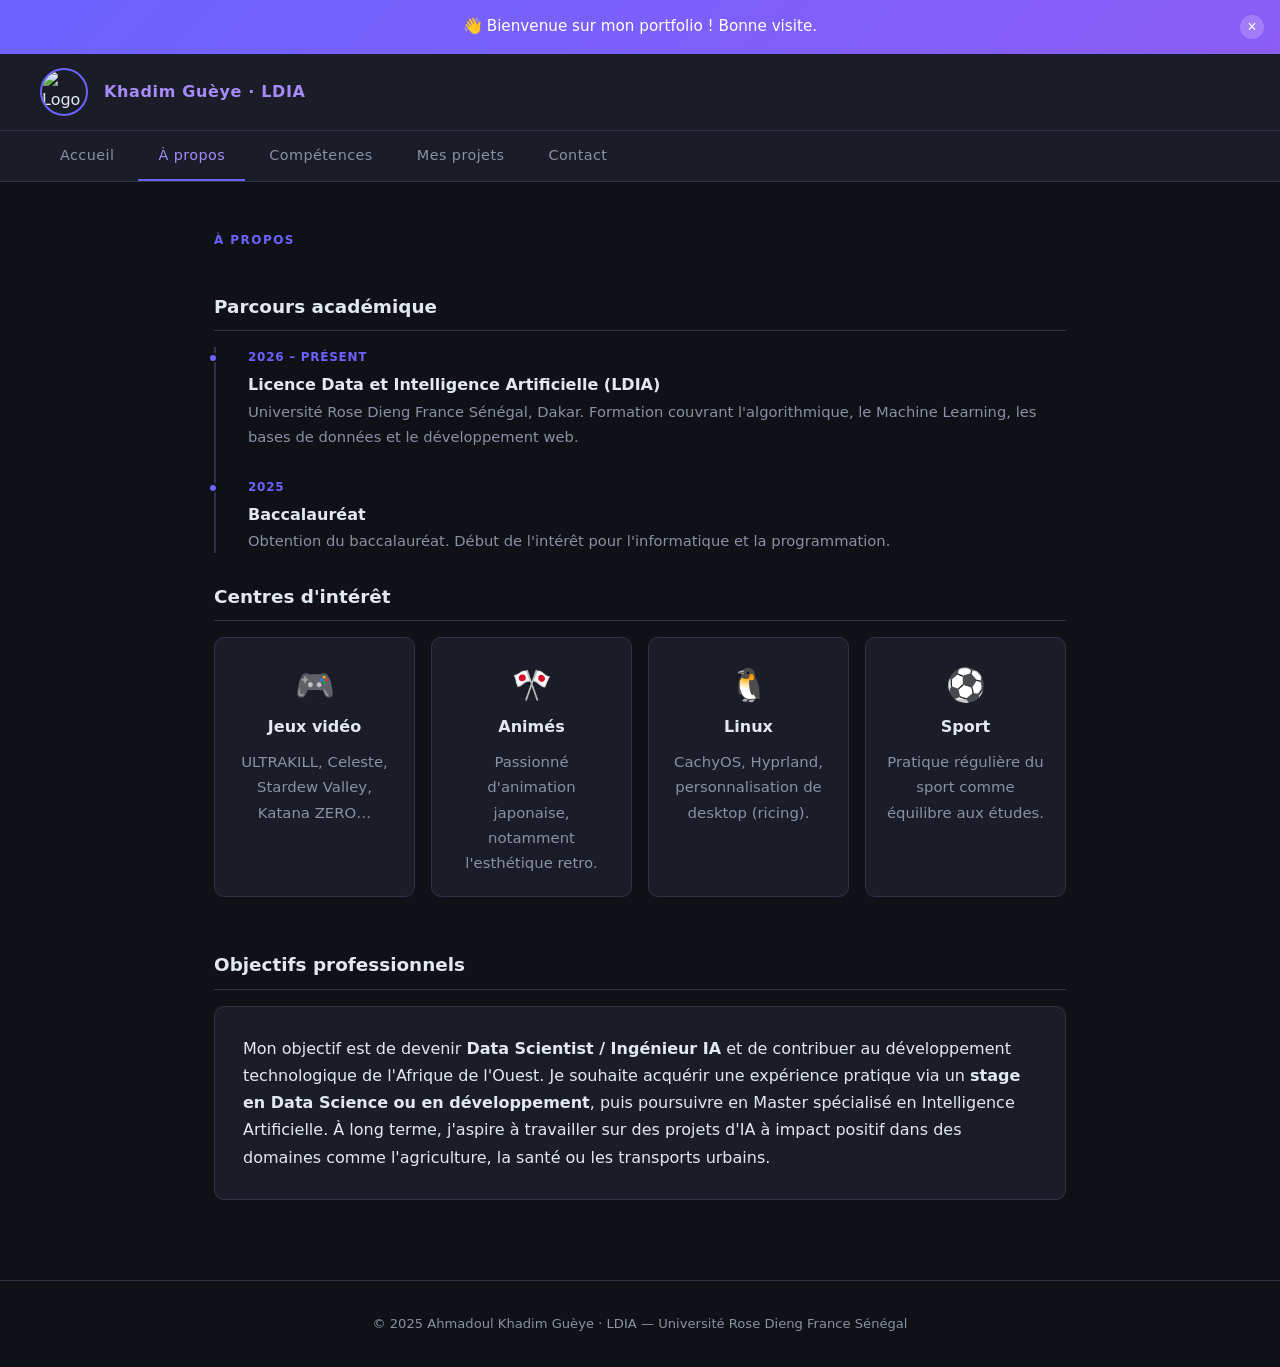
==== apropos.html @ 45593d7a "Portfolio" ====
<!DOCTYPE html>
<html lang="fr">
<head>
  <meta charset="UTF-8" />
  <meta name="viewport" content="width=device-width, initial-scale=1.0"/>
  <title>À propos — Khadim Guèye</title>
  <link rel="stylesheet" href="css/style.css"/>
</head>
<body>

  <div id="welcome-banner">
    👋 Bienvenue sur mon portfolio ! Bonne visite.
    <button class="close-btn" id="close-banner">×</button>
  </div>

  <header>
    <img src="https://media.licdn.com/dms/image/v2/D4E0BAQH__4XkuSqRZA/company-logo_200_200/company-logo_200_200/0/1711714375397/campus_franco_sngalais_logo?e=2147483647&v=beta&t=eXFE8LnIj4N0o_kCzlevlXfT1Qt3oB-_aqcLISq0W1o" alt="Logo URDFS"/>
    <span class="site-name">Khadim Guèye · LDIA</span>
  </header>

  <nav>
    <ul>
      <li><a href="index.html">Accueil</a></li>
      <li><a href="apropos.html">À propos</a></li>
      <li><a href="competences.html">Compétences</a></li>
      <li><a href="projets.html">Mes projets</a></li>
      <li><a href="contact.html">Contact</a></li>
    </ul>
  </nav>

  <main>
    <p class="titredepage">À propos</p>

    <h2>Parcours académique</h2>
    <div class="timeline">
      <div class="timeline-item">
        <div class="year">2026 – Présent</div>
        <strong>Licence Data et Intelligence Artificielle (LDIA)</strong>
        <p>Université Rose Dieng France Sénégal, Dakar. Formation couvrant l'algorithmique,
        le Machine Learning, les bases de données et le développement web.</p>
      </div>
      <div class="timeline-item">
        <div class="year">2025</div>
        <strong>Baccalauréat</strong>
        <p>Obtention du baccalauréat. Début de l'intérêt pour l'informatique
        et la programmation.</p>
      </div>
    </div>

    <h2>Centres d'intérêt</h2>
    <div style="display: grid; grid-template-columns: repeat(auto-fit, minmax(180px, 1fr)); gap: 16px; margin-bottom: 32px;">
      <div class="card" style="text-align:center; padding: 20px;">
        <div style="font-size: 2rem;">🎮</div>
        <strong>Jeux vidéo</strong>
        <p class="description">ULTRAKILL, Celeste, Stardew Valley, Katana ZERO…</p>
      </div>
      <div class="card" style="text-align:center; padding: 20px;">
        <div style="font-size: 2rem;">🎌</div>
        <strong>Animés</strong>
        <p class="description">Passionné d'animation japonaise, notamment l'esthétique retro.</p>
      </div>
      <div class="card" style="text-align:center; padding: 20px;">
        <div style="font-size: 2rem;">🐧</div>
        <strong>Linux</strong>
        <p class="description">CachyOS, Hyprland, personnalisation de desktop (ricing).</p>
      </div>
      <div class="card" style="text-align:center; padding: 20px;">
        <div style="font-size: 2rem;">⚽</div>
        <strong>Sport</strong>
        <p class="description">Pratique régulière du sport comme équilibre aux études.</p>
      </div>
    </div>

    <h2>Objectifs professionnels</h2>
    <div class="card">
      <p>
        Mon objectif est de devenir <strong>Data Scientist / Ingénieur IA</strong> et de contribuer
        au développement technologique de l'Afrique de l'Ouest. Je souhaite acquérir une
        expérience pratique via un <strong>stage en Data Science ou en développement</strong>,
        puis poursuivre en Master spécialisé en Intelligence Artificielle.
        À long terme, j'aspire à travailler sur des projets d'IA à impact positif dans
        des domaines comme l'agriculture, la santé ou les transports urbains.
      </p>
    </div>

  </main>

  <footer>
    © 2025 Ahmadoul Khadim Guèye · LDIA — Université Rose Dieng France Sénégal
  </footer>

  <script src="js/script.js"></script>
</body>
</html>
---- css/style.css ----
/* =============================================
   PORTFOLIO — Ahmadoul Khadim Guèye
   Design : sombre/tech avec accent violet-bleu
   ============================================= */

/* ---------- Reset & Variables ---------- */
*, *::before, *::after {
  box-sizing: border-box;
  margin: 0;
  padding: 0;
}

:root {
  --bg:        #0f1117;
  --surface:   #1a1d27;
  --surface2:  #22263a;
  --accent:    #6c63ff;
  --accent2:   #a78bfa;
  --text:      #e2e8f0;
  --muted:     #8892a4;
  --border:    #2e3347;
  --radius:    10px;
  --transition: 0.25s ease;
  --font-main: 'Segoe UI', system-ui, sans-serif;
}

html { scroll-behavior: smooth; }

body {
  background-color: var(--bg);
  color: var(--text);
  font-family: var(--font-main);
  font-size: 1rem;
  line-height: 1.7;
  width: 100%;
  min-height: 100vh;
}

/* ---------- Liens ---------- */
a {
  color: var(--accent2);
  text-decoration: none;
  transition: color var(--transition);
}
a:hover { color: #fff; }

/* =============================================
   HEADER
   ============================================= */
header {
  background: var(--surface);
  border-bottom: 1px solid var(--border);
  padding: 14px 40px;
  display: flex;
  align-items: center;
  gap: 16px;
  position: sticky;
  top: 0;
  z-index: 100;
}

header img {
  width: 48px;
  height: 48px;
  border-radius: 50%;
  border: 2px solid var(--accent);
  object-fit: cover;
}

header .site-name {
  font-size: 1rem;
  font-weight: 600;
  color: var(--accent2);
  letter-spacing: 0.04em;
}

/* =============================================
   NAV
   ============================================= */
nav {
  background: var(--surface);
  border-bottom: 1px solid var(--border);
  padding: 0 40px;
}

nav ul {
  list-style: none;
  display: flex;
  gap: 4px;
  flex-wrap: wrap;
}

nav ul li a {
  display: inline-block;
  padding: 12px 20px;
  color: var(--muted);
  font-size: 0.9rem;
  font-weight: 500;
  letter-spacing: 0.03em;
  border-bottom: 2px solid transparent;
  transition: color var(--transition), border-color var(--transition);
}

nav ul li a:hover,
nav ul li a.active {
  color: var(--accent2);
  border-bottom-color: var(--accent);
}

/* =============================================
   MESSAGE DE BIENVENUE (JS Fonction 1)
   ============================================= */
#welcome-banner {
  display: none;
  background: linear-gradient(135deg, var(--accent) 0%, #8b5cf6 100%);
  color: #fff;
  text-align: center;
  padding: 14px 24px;
  font-size: 0.95rem;
  font-weight: 500;
  position: relative;
  animation: slideDown 0.4s ease;
}

@keyframes slideDown {
  from { transform: translateY(-100%); opacity: 0; }
  to   { transform: translateY(0);     opacity: 1; }
}

#welcome-banner .close-btn {
  position: absolute;
  right: 16px;
  top: 50%;
  transform: translateY(-50%);
  background: rgba(255,255,255,0.2);
  border: none;
  color: #fff;
  width: 24px;
  height: 24px;
  border-radius: 50%;
  cursor: pointer;
  font-size: 1rem;
  line-height: 24px;
  text-align: center;
  transition: background var(--transition);
}
#welcome-banner .close-btn:hover { background: rgba(255,255,255,0.35); }

/* =============================================
   MAIN CONTAINER
   ============================================= */
main, .page-content {
  max-width: 900px;
  margin: 48px auto;
  padding: 0 24px;
}

/* =============================================
   TITRE DE PAGE
   ============================================= */
.titredepage {
  font-size: 0.75rem;
  font-weight: 700;
  letter-spacing: 0.12em;
  text-transform: uppercase;
  color: var(--accent);
  border: none;
  margin-bottom: 40px;
}

/* =============================================
   INDEX — Bloc présentation
   ============================================= */
#block1 {
  display: flex;
  align-items: center;
  gap: 40px;
  background: var(--surface);
  border: 1px solid var(--border);
  border-radius: var(--radius);
  padding: 36px;
  margin-bottom: 48px;
}

#profile {
  width: 130px;
  height: 130px;
  border-radius: 50%;
  border: 3px solid var(--accent);
  object-fit: cover;
  flex-shrink: 0;
}

#index {
  font-size: 1rem;
  color: var(--text);
  line-height: 1.8;
}

#index b { color: var(--accent2); }

/* ---------- Titres de sections ---------- */
h2 {
  font-size: 1.15rem;
  font-weight: 600;
  color: var(--text);
  margin-bottom: 16px;
  padding-bottom: 8px;
  border-bottom: 1px solid var(--border);
}

h3 {
  font-size: 1rem;
  color: var(--accent2);
  margin: 32px 0 12px;
}

/* ---------- Listes ---------- */
ul[type], ol {
  padding-left: 24px;
  color: var(--muted);
  margin-bottom: 24px;
}

ul[type] li, ol li {
  margin-bottom: 6px;
}

/* ---------- Definition list (infos étudiant) ---------- */
dl {
  background: var(--surface);
  border: 1px solid var(--border);
  border-radius: var(--radius);
  padding: 24px;
  display: grid;
  grid-template-columns: 140px 1fr;
  gap: 10px 16px;
  margin-bottom: 32px;
}

dt {
  font-size: 0.8rem;
  font-weight: 600;
  text-transform: uppercase;
  letter-spacing: 0.06em;
  color: var(--accent);
}

dd {
  color: var(--text);
  font-size: 0.95rem;
}

/* =============================================
   CARDS (réutilisable : projets, parcours…)
   ============================================= */
.card {
  background: var(--surface);
  border: 1px solid var(--border);
  border-radius: var(--radius);
  padding: 28px;
  margin-bottom: 20px;
  transition: border-color var(--transition), transform var(--transition);
}

.card:hover {
  border-color: var(--accent);
  transform: translateY(-2px);
}

.card h3 {
  margin-top: 0;
  color: var(--text);
  font-size: 1.05rem;
}

.card .tags {
  display: flex;
  flex-wrap: wrap;
  gap: 8px;
  margin-top: 12px;
}

.card .tag {
  background: var(--surface2);
  color: var(--accent2);
  border: 1px solid var(--border);
  border-radius: 20px;
  padding: 3px 12px;
  font-size: 0.78rem;
  font-weight: 500;
}

.card .description {
  color: var(--muted);
  font-size: 0.93rem;
  margin-top: 10px;
}

/* ---------- Bouton "Voir plus" (Fonction 2 JS) ---------- */
.card .extra-info {
  display: none;
  margin-top: 16px;
  padding-top: 16px;
  border-top: 1px solid var(--border);
  color: var(--muted);
  font-size: 0.9rem;
}

.card .extra-info.visible {
  display: block;
  animation: fadeIn 0.3s ease;
}

.card img.projet-img {
  width: 100%;
  max-height: 200px;
  object-fit: cover;
  border-radius: 6px;
  margin-top: 14px;
}

/* =============================================
   BOUTONS
   ============================================= */
.btn {
  display: inline-block;
  padding: 10px 22px;
  border-radius: 8px;
  font-size: 0.88rem;
  font-weight: 600;
  cursor: pointer;
  border: none;
  transition: background var(--transition), transform var(--transition);
}

.btn-primary {
  background: var(--accent);
  color: #fff;
}
.btn-primary:hover {
  background: #5a52e0;
  transform: translateY(-1px);
}

.btn-ghost {
  background: transparent;
  color: var(--accent2);
  border: 1px solid var(--border);
}
.btn-ghost:hover {
  border-color: var(--accent);
  background: var(--surface2);
}

/* =============================================
   COMPÉTENCES — barres de progression
   ============================================= */
.skill-item {
  margin-bottom: 20px;
}

.skill-item .skill-header {
  display: flex;
  justify-content: space-between;
  align-items: center;
  margin-bottom: 6px;
}

.skill-item .skill-name {
  font-size: 0.9rem;
  font-weight: 600;
  color: var(--text);
}

.skill-item .skill-pct {
  font-size: 0.8rem;
  color: var(--accent2);
}

.skill-bar {
  width: 100%;
  height: 6px;
  background: var(--surface2);
  border-radius: 3px;
  overflow: hidden;
}

.skill-fill {
  height: 100%;
  background: linear-gradient(90deg, var(--accent), var(--accent2));
  border-radius: 3px;
  width: 0%;
  transition: width 0.8s ease;
}

.skill-details {
  display: none;
  margin-top: 8px;
  font-size: 0.83rem;
  color: var(--muted);
  padding-left: 4px;
}
.skill-details.visible {
  display: block;
  animation: fadeIn 0.3s ease;
}

/* =============================================
   À PROPOS — timeline parcours
   ============================================= */
.timeline {
  position: relative;
  padding-left: 32px;
  border-left: 2px solid var(--border);
}

.timeline-item {
  position: relative;
  margin-bottom: 28px;
}

.timeline-item::before {
  content: '';
  position: absolute;
  left: -40px;
  top: 6px;
  width: 10px;
  height: 10px;
  border-radius: 50%;
  background: var(--accent);
  border: 2px solid var(--bg);
}

.timeline-item .year {
  font-size: 0.75rem;
  color: var(--accent);
  font-weight: 700;
  letter-spacing: 0.06em;
  text-transform: uppercase;
  margin-bottom: 4px;
}

.timeline-item p {
  color: var(--muted);
  font-size: 0.92rem;
}

/* =============================================
   FORMULAIRE CONTACT
   ============================================= */
.form-group {
  margin-bottom: 20px;
}

.form-group label {
  display: block;
  font-size: 0.82rem;
  font-weight: 600;
  color: var(--muted);
  text-transform: uppercase;
  letter-spacing: 0.05em;
  margin-bottom: 8px;
}

.form-group input,
.form-group textarea,
.form-group select {
  width: 100%;
  background: var(--surface);
  border: 1px solid var(--border);
  border-radius: var(--radius);
  color: var(--text);
  font-family: var(--font-main);
  font-size: 0.95rem;
  padding: 12px 16px;
  outline: none;
  transition: border-color var(--transition);
}

.form-group input:focus,
.form-group textarea:focus {
  border-color: var(--accent);
}

.form-group textarea {
  resize: vertical;
  min-height: 130px;
}

/* Messages d'erreur / succès (Fonction 3 JS) */
.field-error {
  font-size: 0.8rem;
  color: #f87171;
  margin-top: 6px;
  display: none;
}

.field-error.visible { display: block; }

.form-feedback {
  display: none;
  padding: 16px 20px;
  border-radius: var(--radius);
  font-size: 0.9rem;
  margin-top: 20px;
  font-weight: 500;
}

.form-feedback.success {
  display: block;
  background: rgba(52, 211, 153, 0.1);
  border: 1px solid #34d399;
  color: #34d399;
}

.form-feedback.error {
  display: block;
  background: rgba(248, 113, 113, 0.1);
  border: 1px solid #f87171;
  color: #f87171;
}

/* =============================================
   FOOTER
   ============================================= */
footer {
  text-align: center;
  padding: 32px 24px;
  border-top: 1px solid var(--border);
  color: var(--muted);
  font-size: 0.82rem;
  margin-top: 80px;
}

/* =============================================
   ANIMATIONS UTILITAIRES
   ============================================= */
@keyframes fadeIn {
  from { opacity: 0; transform: translateY(6px); }
  to   { opacity: 1; transform: translateY(0); }
}

/* =============================================
   RESPONSIVE
   ============================================= */
@media (max-width: 640px) {
  header { padding: 12px 20px; }
  nav { padding: 0 16px; }
  nav ul li a { padding: 10px 12px; font-size: 0.82rem; }
  main, .page-content { margin: 28px auto; padding: 0 16px; }
  #block1 { flex-direction: column; text-align: center; gap: 20px; }
  dl { grid-template-columns: 1fr; }
  .card { padding: 20px; }
}
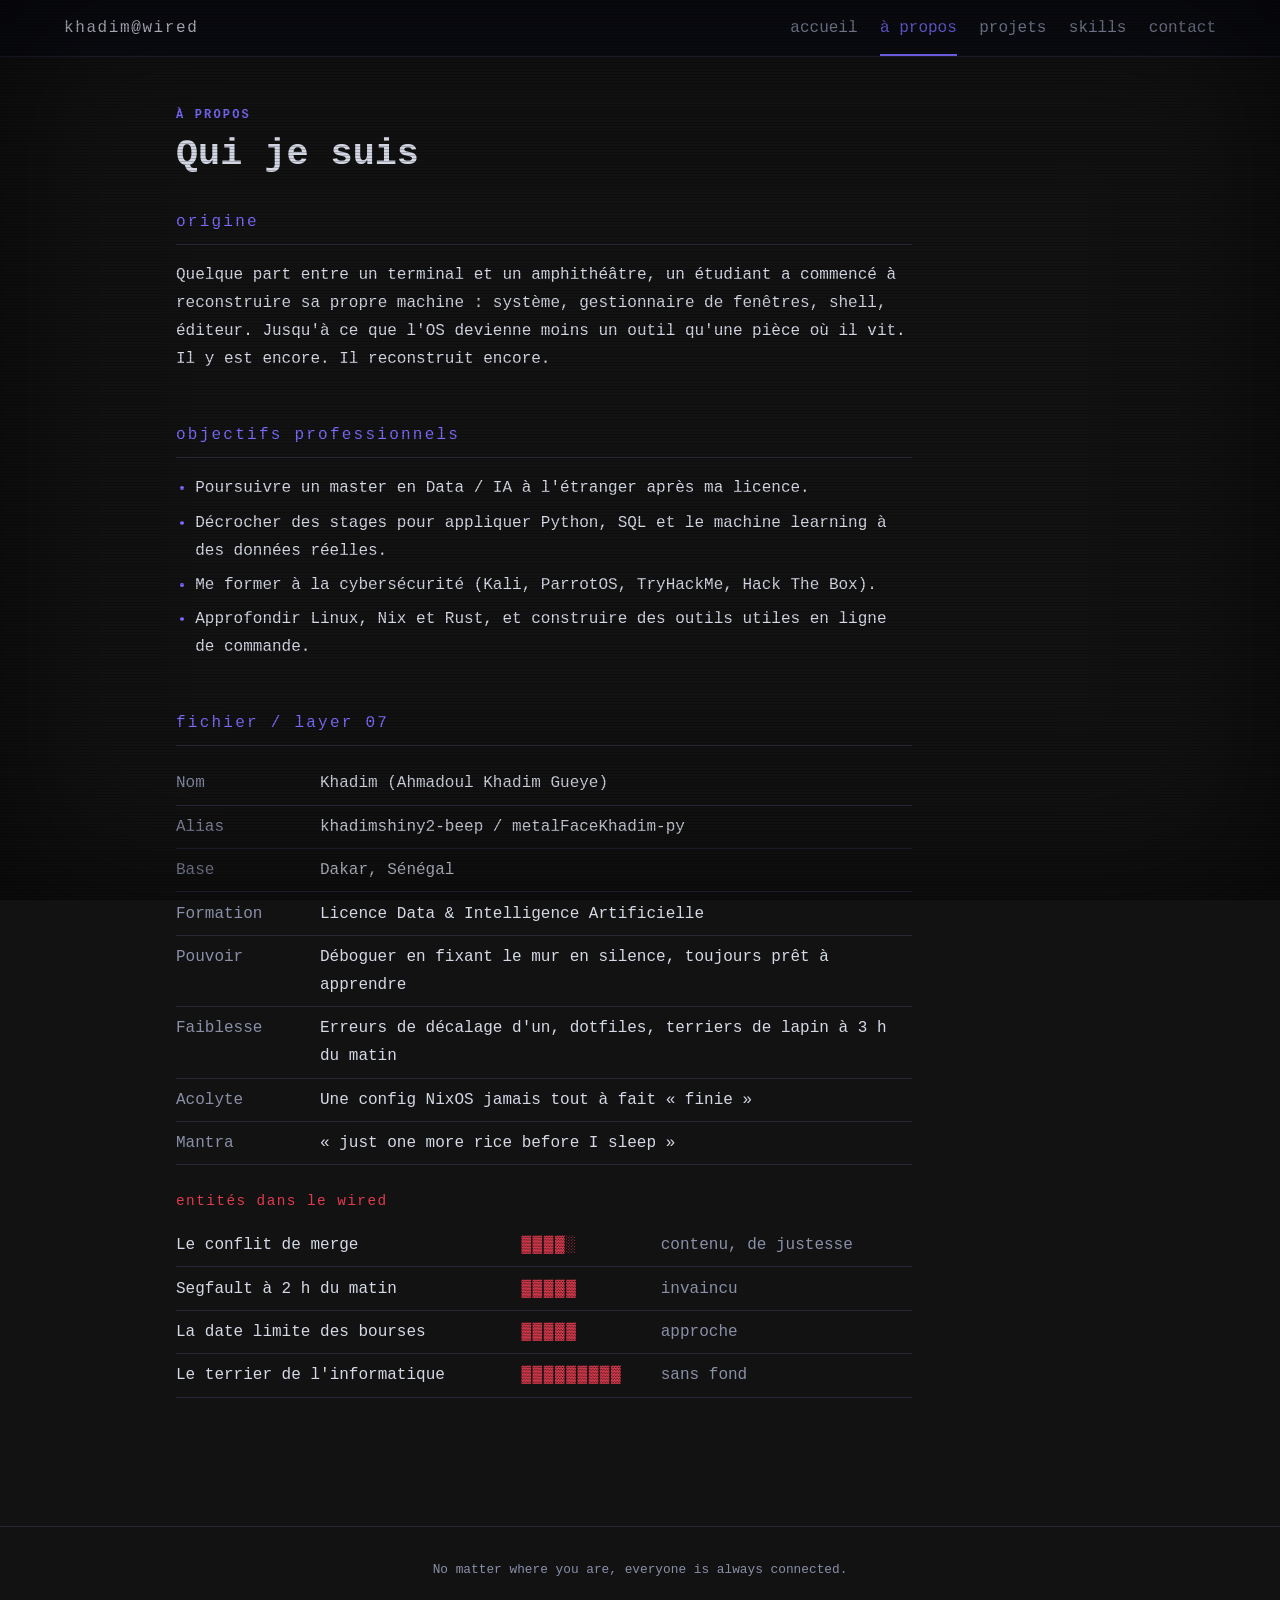
==== commit f3e84186: "Updated portfolio" ====
--- a/apropos.html
+++ b/apropos.html
@@ -1,94 +1,30 @@
-<!DOCTYPE html>
-<html lang="fr">
-<head>
-  <meta charset="UTF-8" />
-  <meta name="viewport" content="width=device-width, initial-scale=1.0"/>
-  <title>À propos — Khadim Guèye</title>
-  <link rel="stylesheet" href="css/style.css"/>
-</head>
-<body>
-
-  <div id="welcome-banner">
-    👋 Bienvenue sur mon portfolio ! Bonne visite.
-    <button class="close-btn" id="close-banner">×</button>
-  </div>
-
-  <header>
-    <img src="https://media.licdn.com/dms/image/v2/D4E0BAQH__4XkuSqRZA/company-logo_200_200/company-logo_200_200/0/1711714375397/campus_franco_sngalais_logo?e=2147483647&v=beta&t=eXFE8LnIj4N0o_kCzlevlXfT1Qt3oB-_aqcLISq0W1o" alt="Logo URDFS"/>
-    <span class="site-name">Khadim Guèye · LDIA</span>
-  </header>
-
-  <nav>
-    <ul>
-      <li><a href="index.html">Accueil</a></li>
-      <li><a href="apropos.html">À propos</a></li>
-      <li><a href="competences.html">Compétences</a></li>
-      <li><a href="projets.html">Mes projets</a></li>
-      <li><a href="contact.html">Contact</a></li>
-    </ul>
-  </nav>
-
-  <main>
-    <p class="titredepage">À propos</p>
-
-    <h2>Parcours académique</h2>
-    <div class="timeline">
-      <div class="timeline-item">
-        <div class="year">2026 – Présent</div>
-        <strong>Licence Data et Intelligence Artificielle (LDIA)</strong>
-        <p>Université Rose Dieng France Sénégal, Dakar. Formation couvrant l'algorithmique,
-        le Machine Learning, les bases de données et le développement web.</p>
-      </div>
-      <div class="timeline-item">
-        <div class="year">2025</div>
-        <strong>Baccalauréat</strong>
-        <p>Obtention du baccalauréat. Début de l'intérêt pour l'informatique
-        et la programmation.</p>
-      </div>
-    </div>
-
-    <h2>Centres d'intérêt</h2>
-    <div style="display: grid; grid-template-columns: repeat(auto-fit, minmax(180px, 1fr)); gap: 16px; margin-bottom: 32px;">
-      <div class="card" style="text-align:center; padding: 20px;">
-        <div style="font-size: 2rem;">🎮</div>
-        <strong>Jeux vidéo</strong>
-        <p class="description">ULTRAKILL, Celeste, Stardew Valley, Katana ZERO…</p>
-      </div>
-      <div class="card" style="text-align:center; padding: 20px;">
-        <div style="font-size: 2rem;">🎌</div>
-        <strong>Animés</strong>
-        <p class="description">Passionné d'animation japonaise, notamment l'esthétique retro.</p>
-      </div>
-      <div class="card" style="text-align:center; padding: 20px;">
-        <div style="font-size: 2rem;">🐧</div>
-        <strong>Linux</strong>
-        <p class="description">CachyOS, Hyprland, personnalisation de desktop (ricing).</p>
-      </div>
-      <div class="card" style="text-align:center; padding: 20px;">
-        <div style="font-size: 2rem;">⚽</div>
-        <strong>Sport</strong>
-        <p class="description">Pratique régulière du sport comme équilibre aux études.</p>
-      </div>
-    </div>
-
-    <h2>Objectifs professionnels</h2>
-    <div class="card">
-      <p>
-        Mon objectif est de devenir <strong>Data Scientist / Ingénieur IA</strong> et de contribuer
-        au développement technologique de l'Afrique de l'Ouest. Je souhaite acquérir une
-        expérience pratique via un <strong>stage en Data Science ou en développement</strong>,
-        puis poursuivre en Master spécialisé en Intelligence Artificielle.
-        À long terme, j'aspire à travailler sur des projets d'IA à impact positif dans
-        des domaines comme l'agriculture, la santé ou les transports urbains.
-      </p>
-    </div>
-
-  </main>
-
-  <footer>
-    © 2025 Ahmadoul Khadim Guèye · LDIA — Université Rose Dieng France Sénégal
-  </footer>
-
-  <script src="js/script.js"></script>
-</body>
-</html>+<!doctype html>
+<html lang="fr"><head><meta charset="utf-8">
+<meta http-equiv="Content-Security-Policy" content="default-src 'none'; script-src 'self'; style-src 'self'; img-src 'self' https://avatars.githubusercontent.com; base-uri 'none'; form-action 'none'; object-src 'none'">
+<meta name="referrer" content="no-referrer"><meta name="viewport" content="width=device-width,initial-scale=1">
+<title>À propos | Khadim</title><meta name="description" content="Portfolio de Khadim, étudiant en Data &amp; IA à Dakar.">
+<link rel="stylesheet" href="css/style.css"><script src="js/app.js" defer></script></head>
+<body><div class="crt" aria-hidden="true"></div>
+<header><a class="logo" href="index.html">khadim@wired</a><nav aria-label="Navigation"><a href="index.html">accueil</a><a href="apropos.html" aria-current=page>à propos</a><a href="projets.html">projets</a><a href="skills.html">skills</a><a href="contact.html">contact</a></nav></header>
+<main><p class="eb">À PROPOS</p><h1>Qui je suis</h1>
+<section><h2>origine</h2><p>Quelque part entre un terminal et un amphithéâtre, un étudiant a commencé à reconstruire sa propre machine : système, gestionnaire de fenêtres, shell, éditeur. Jusqu'à ce que l'OS devienne moins un outil qu'une pièce où il vit. Il y est encore. Il reconstruit encore.</p></section>
+<section><h2>objectifs professionnels</h2><ul class="goals">
+<li>Poursuivre un master en Data / IA à l'étranger après ma licence.</li>
+<li>Décrocher des stages pour appliquer Python, SQL et le machine learning à des données réelles.</li>
+<li>Me former à la cybersécurité (Kali, ParrotOS, TryHackMe, Hack The Box).</li>
+<li>Approfondir Linux, Nix et Rust, et construire des outils utiles en ligne de commande.</li></ul></section>
+<section><h2>fichier / layer 07</h2><table>
+<tr><th scope="row">Nom</th><td>Khadim (Ahmadoul Khadim Gueye)</td></tr>
+<tr><th scope="row">Alias</th><td>khadimshiny2-beep / metalFaceKhadim-py</td></tr>
+<tr><th scope="row">Base</th><td>Dakar, Sénégal</td></tr>
+<tr><th scope="row">Formation</th><td>Licence Data &amp; Intelligence Artificielle</td></tr>
+<tr><th scope="row">Pouvoir</th><td>Déboguer en fixant le mur en silence, toujours prêt à apprendre</td></tr>
+<tr><th scope="row">Faiblesse</th><td>Erreurs de décalage d'un, dotfiles, terriers de lapin à 3 h du matin</td></tr>
+<tr><th scope="row">Acolyte</th><td>Une config NixOS jamais tout à fait « finie »</td></tr>
+<tr><th scope="row">Mantra</th><td>« just one more rice before I sleep »</td></tr></table>
+<h3>entités dans le wired</h3><table class="threat">
+<tr><td>Le conflit de merge</td><td>▓▓▓▓░</td><td>contenu, de justesse</td></tr>
+<tr><td>Segfault à 2 h du matin</td><td>▓▓▓▓▓</td><td>invaincu</td></tr>
+<tr><td>La date limite des bourses</td><td>▓▓▓▓▓</td><td>approche</td></tr>
+<tr><td>Le terrier de l'informatique</td><td>▓▓▓▓▓▓▓▓▓</td><td>sans fond</td></tr></table></section></main>
+<footer>No matter where you are, everyone is always connected.</footer></body></html>
--- a/css/style.css
+++ b/css/style.css
@@ -1,555 +1,82 @@
-/* =============================================
-   PORTFOLIO — Ahmadoul Khadim Guèye
-   Design : sombre/tech avec accent violet-bleu
-   ============================================= */
-
-/* ---------- Reset & Variables ---------- */
-*, *::before, *::after {
-  box-sizing: border-box;
-  margin: 0;
-  padding: 0;
-}
-
-:root {
-  --bg:        #0f1117;
-  --surface:   #1a1d27;
-  --surface2:  #22263a;
-  --accent:    #6c63ff;
-  --accent2:   #a78bfa;
-  --text:      #e2e8f0;
-  --muted:     #8892a4;
-  --border:    #2e3347;
-  --radius:    10px;
-  --transition: 0.25s ease;
-  --font-main: 'Segoe UI', system-ui, sans-serif;
-}
-
-html { scroll-behavior: smooth; }
-
-body {
-  background-color: var(--bg);
-  color: var(--text);
-  font-family: var(--font-main);
-  font-size: 1rem;
-  line-height: 1.7;
-  width: 100%;
-  min-height: 100vh;
-}
-
-/* ---------- Liens ---------- */
-a {
-  color: var(--accent2);
-  text-decoration: none;
-  transition: color var(--transition);
-}
-a:hover { color: #fff; }
-
-/* =============================================
-   HEADER
-   ============================================= */
-header {
-  background: var(--surface);
-  border-bottom: 1px solid var(--border);
-  padding: 14px 40px;
-  display: flex;
-  align-items: center;
-  gap: 16px;
-  position: sticky;
-  top: 0;
-  z-index: 100;
-}
-
-header img {
-  width: 48px;
-  height: 48px;
-  border-radius: 50%;
-  border: 2px solid var(--accent);
-  object-fit: cover;
-}
-
-header .site-name {
-  font-size: 1rem;
-  font-weight: 600;
-  color: var(--accent2);
-  letter-spacing: 0.04em;
-}
-
-/* =============================================
-   NAV
-   ============================================= */
-nav {
-  background: var(--surface);
-  border-bottom: 1px solid var(--border);
-  padding: 0 40px;
-}
-
-nav ul {
-  list-style: none;
-  display: flex;
-  gap: 4px;
-  flex-wrap: wrap;
-}
-
-nav ul li a {
-  display: inline-block;
-  padding: 12px 20px;
-  color: var(--muted);
-  font-size: 0.9rem;
-  font-weight: 500;
-  letter-spacing: 0.03em;
-  border-bottom: 2px solid transparent;
-  transition: color var(--transition), border-color var(--transition);
-}
-
-nav ul li a:hover,
-nav ul li a.active {
-  color: var(--accent2);
-  border-bottom-color: var(--accent);
-}
-
-/* =============================================
-   MESSAGE DE BIENVENUE (JS Fonction 1)
-   ============================================= */
-#welcome-banner {
-  display: none;
-  background: linear-gradient(135deg, var(--accent) 0%, #8b5cf6 100%);
-  color: #fff;
-  text-align: center;
-  padding: 14px 24px;
-  font-size: 0.95rem;
-  font-weight: 500;
-  position: relative;
-  animation: slideDown 0.4s ease;
-}
-
-@keyframes slideDown {
-  from { transform: translateY(-100%); opacity: 0; }
-  to   { transform: translateY(0);     opacity: 1; }
-}
-
-#welcome-banner .close-btn {
-  position: absolute;
-  right: 16px;
-  top: 50%;
-  transform: translateY(-50%);
-  background: rgba(255,255,255,0.2);
-  border: none;
-  color: #fff;
-  width: 24px;
-  height: 24px;
-  border-radius: 50%;
-  cursor: pointer;
-  font-size: 1rem;
-  line-height: 24px;
-  text-align: center;
-  transition: background var(--transition);
-}
-#welcome-banner .close-btn:hover { background: rgba(255,255,255,0.35); }
-
-/* =============================================
-   MAIN CONTAINER
-   ============================================= */
-main, .page-content {
-  max-width: 900px;
-  margin: 48px auto;
-  padding: 0 24px;
-}
-
-/* =============================================
-   TITRE DE PAGE
-   ============================================= */
-.titredepage {
-  font-size: 0.75rem;
-  font-weight: 700;
-  letter-spacing: 0.12em;
-  text-transform: uppercase;
-  color: var(--accent);
-  border: none;
-  margin-bottom: 40px;
-}
-
-/* =============================================
-   INDEX — Bloc présentation
-   ============================================= */
-#block1 {
-  display: flex;
-  align-items: center;
-  gap: 40px;
-  background: var(--surface);
-  border: 1px solid var(--border);
-  border-radius: var(--radius);
-  padding: 36px;
-  margin-bottom: 48px;
-}
-
-#profile {
-  width: 130px;
-  height: 130px;
-  border-radius: 50%;
-  border: 3px solid var(--accent);
-  object-fit: cover;
-  flex-shrink: 0;
-}
-
-#index {
-  font-size: 1rem;
-  color: var(--text);
-  line-height: 1.8;
-}
-
-#index b { color: var(--accent2); }
-
-/* ---------- Titres de sections ---------- */
-h2 {
-  font-size: 1.15rem;
-  font-weight: 600;
-  color: var(--text);
-  margin-bottom: 16px;
-  padding-bottom: 8px;
-  border-bottom: 1px solid var(--border);
-}
-
-h3 {
-  font-size: 1rem;
-  color: var(--accent2);
-  margin: 32px 0 12px;
-}
-
-/* ---------- Listes ---------- */
-ul[type], ol {
-  padding-left: 24px;
-  color: var(--muted);
-  margin-bottom: 24px;
-}
-
-ul[type] li, ol li {
-  margin-bottom: 6px;
-}
-
-/* ---------- Definition list (infos étudiant) ---------- */
-dl {
-  background: var(--surface);
-  border: 1px solid var(--border);
-  border-radius: var(--radius);
-  padding: 24px;
-  display: grid;
-  grid-template-columns: 140px 1fr;
-  gap: 10px 16px;
-  margin-bottom: 32px;
-}
-
-dt {
-  font-size: 0.8rem;
-  font-weight: 600;
-  text-transform: uppercase;
-  letter-spacing: 0.06em;
-  color: var(--accent);
-}
-
-dd {
-  color: var(--text);
-  font-size: 0.95rem;
-}
-
-/* =============================================
-   CARDS (réutilisable : projets, parcours…)
-   ============================================= */
-.card {
-  background: var(--surface);
-  border: 1px solid var(--border);
-  border-radius: var(--radius);
-  padding: 28px;
-  margin-bottom: 20px;
-  transition: border-color var(--transition), transform var(--transition);
-}
-
-.card:hover {
-  border-color: var(--accent);
-  transform: translateY(-2px);
-}
-
-.card h3 {
-  margin-top: 0;
-  color: var(--text);
-  font-size: 1.05rem;
-}
-
-.card .tags {
-  display: flex;
-  flex-wrap: wrap;
-  gap: 8px;
-  margin-top: 12px;
-}
-
-.card .tag {
-  background: var(--surface2);
-  color: var(--accent2);
-  border: 1px solid var(--border);
-  border-radius: 20px;
-  padding: 3px 12px;
-  font-size: 0.78rem;
-  font-weight: 500;
-}
-
-.card .description {
-  color: var(--muted);
-  font-size: 0.93rem;
-  margin-top: 10px;
-}
-
-/* ---------- Bouton "Voir plus" (Fonction 2 JS) ---------- */
-.card .extra-info {
-  display: none;
-  margin-top: 16px;
-  padding-top: 16px;
-  border-top: 1px solid var(--border);
-  color: var(--muted);
-  font-size: 0.9rem;
-}
-
-.card .extra-info.visible {
-  display: block;
-  animation: fadeIn 0.3s ease;
-}
-
-.card img.projet-img {
-  width: 100%;
-  max-height: 200px;
-  object-fit: cover;
-  border-radius: 6px;
-  margin-top: 14px;
-}
-
-/* =============================================
-   BOUTONS
-   ============================================= */
-.btn {
-  display: inline-block;
-  padding: 10px 22px;
-  border-radius: 8px;
-  font-size: 0.88rem;
-  font-weight: 600;
-  cursor: pointer;
-  border: none;
-  transition: background var(--transition), transform var(--transition);
-}
-
-.btn-primary {
-  background: var(--accent);
-  color: #fff;
-}
-.btn-primary:hover {
-  background: #5a52e0;
-  transform: translateY(-1px);
-}
-
-.btn-ghost {
-  background: transparent;
-  color: var(--accent2);
-  border: 1px solid var(--border);
-}
-.btn-ghost:hover {
-  border-color: var(--accent);
-  background: var(--surface2);
-}
-
-/* =============================================
-   COMPÉTENCES — barres de progression
-   ============================================= */
-.skill-item {
-  margin-bottom: 20px;
-}
-
-.skill-item .skill-header {
-  display: flex;
-  justify-content: space-between;
-  align-items: center;
-  margin-bottom: 6px;
-}
-
-.skill-item .skill-name {
-  font-size: 0.9rem;
-  font-weight: 600;
-  color: var(--text);
-}
-
-.skill-item .skill-pct {
-  font-size: 0.8rem;
-  color: var(--accent2);
-}
-
-.skill-bar {
-  width: 100%;
-  height: 6px;
-  background: var(--surface2);
-  border-radius: 3px;
-  overflow: hidden;
-}
-
-.skill-fill {
-  height: 100%;
-  background: linear-gradient(90deg, var(--accent), var(--accent2));
-  border-radius: 3px;
-  width: 0%;
-  transition: width 0.8s ease;
-}
-
-.skill-details {
-  display: none;
-  margin-top: 8px;
-  font-size: 0.83rem;
-  color: var(--muted);
-  padding-left: 4px;
-}
-.skill-details.visible {
-  display: block;
-  animation: fadeIn 0.3s ease;
-}
-
-/* =============================================
-   À PROPOS — timeline parcours
-   ============================================= */
-.timeline {
-  position: relative;
-  padding-left: 32px;
-  border-left: 2px solid var(--border);
-}
-
-.timeline-item {
-  position: relative;
-  margin-bottom: 28px;
-}
-
-.timeline-item::before {
-  content: '';
-  position: absolute;
-  left: -40px;
-  top: 6px;
-  width: 10px;
-  height: 10px;
-  border-radius: 50%;
-  background: var(--accent);
-  border: 2px solid var(--bg);
-}
-
-.timeline-item .year {
-  font-size: 0.75rem;
-  color: var(--accent);
-  font-weight: 700;
-  letter-spacing: 0.06em;
-  text-transform: uppercase;
-  margin-bottom: 4px;
-}
-
-.timeline-item p {
-  color: var(--muted);
-  font-size: 0.92rem;
-}
-
-/* =============================================
-   FORMULAIRE CONTACT
-   ============================================= */
-.form-group {
-  margin-bottom: 20px;
-}
-
-.form-group label {
-  display: block;
-  font-size: 0.82rem;
-  font-weight: 600;
-  color: var(--muted);
-  text-transform: uppercase;
-  letter-spacing: 0.05em;
-  margin-bottom: 8px;
-}
-
-.form-group input,
-.form-group textarea,
-.form-group select {
-  width: 100%;
-  background: var(--surface);
-  border: 1px solid var(--border);
-  border-radius: var(--radius);
-  color: var(--text);
-  font-family: var(--font-main);
-  font-size: 0.95rem;
-  padding: 12px 16px;
-  outline: none;
-  transition: border-color var(--transition);
-}
-
-.form-group input:focus,
-.form-group textarea:focus {
-  border-color: var(--accent);
-}
-
-.form-group textarea {
-  resize: vertical;
-  min-height: 130px;
-}
-
-/* Messages d'erreur / succès (Fonction 3 JS) */
-.field-error {
-  font-size: 0.8rem;
-  color: #f87171;
-  margin-top: 6px;
-  display: none;
-}
-
-.field-error.visible { display: block; }
-
-.form-feedback {
-  display: none;
-  padding: 16px 20px;
-  border-radius: var(--radius);
-  font-size: 0.9rem;
-  margin-top: 20px;
-  font-weight: 500;
-}
-
-.form-feedback.success {
-  display: block;
-  background: rgba(52, 211, 153, 0.1);
-  border: 1px solid #34d399;
-  color: #34d399;
-}
-
-.form-feedback.error {
-  display: block;
-  background: rgba(248, 113, 113, 0.1);
-  border: 1px solid #f87171;
-  color: #f87171;
-}
-
-/* =============================================
-   FOOTER
-   ============================================= */
-footer {
-  text-align: center;
-  padding: 32px 24px;
-  border-top: 1px solid var(--border);
-  color: var(--muted);
-  font-size: 0.82rem;
-  margin-top: 80px;
-}
-
-/* =============================================
-   ANIMATIONS UTILITAIRES
-   ============================================= */
-@keyframes fadeIn {
-  from { opacity: 0; transform: translateY(6px); }
-  to   { opacity: 1; transform: translateY(0); }
-}
-
-/* =============================================
-   RESPONSIVE
-   ============================================= */
-@media (max-width: 640px) {
-  header { padding: 12px 20px; }
-  nav { padding: 0 16px; }
-  nav ul li a { padding: 10px 12px; font-size: 0.82rem; }
-  main, .page-content { margin: 28px auto; padding: 0 16px; }
-  #block1 { flex-direction: column; text-align: center; gap: 20px; }
-  dl { grid-template-columns: 1fr; }
-  .card { padding: 20px; }
-}+:root{--bg:#0d0e14;--p:#171822;--bd:#262838;--fg:#d5d9e6;--dim:#8a8fa8;--ac:#7c6cff;--r:#e23a4e;color-scheme:dark;font-family:ui-monospace,"JetBrains Mono",Menlo,Consolas,monospace}
+*{box-sizing:border-box;margin:0}
+html{scroll-behavior:smooth}
+body{background:var(--bg) linear-gradient(rgba(124,108,255,.06) 1px,transparent 1px),linear-gradient(90deg,rgba(124,108,255,.06) 1px,transparent 1px);background-size:100% 100%,48px 48px,48px 48px;color:var(--fg);line-height:1.75;overflow-x:hidden;animation:grid 16s linear infinite}
+@keyframes grid{to{background-position:0 0,0 48px,48px 0}}
+a{color:var(--ac);text-underline-offset:3px}
+a:focus-visible,.btn:focus-visible,input:focus-visible,textarea:focus-visible{outline:2px solid var(--r);outline-offset:3px}
+::selection{background:var(--r);color:#000}
+.crt{position:fixed;inset:0;pointer-events:none;z-index:50;background:repeating-linear-gradient(0deg,rgba(0,0,0,.22) 0 1px,transparent 1px 3px);box-shadow:inset 0 0 160px rgba(0,0,0,.6);animation:flick 6s infinite}
+@keyframes flick{0%,100%{opacity:1}47%{opacity:.92}48%{opacity:1}50%{opacity:.85}51%{opacity:1}}
+.boot{position:fixed;inset:0;z-index:100;display:grid;place-items:center;background:#000;color:var(--ac);letter-spacing:.5em;text-align:center;pointer-events:none;animation:boot 2.6s forwards}
+.boot p{animation:bt .5s steps(2) 4}
+@keyframes bt{50%{opacity:.35}}
+@keyframes boot{0%,75%{opacity:1}100%{opacity:0;visibility:hidden}}
+header{position:sticky;top:0;z-index:20;display:flex;flex-wrap:wrap;justify-content:space-between;gap:.4rem 1.5rem;padding:.9rem clamp(1rem,5vw,4rem) 0;background:rgba(13,14,20,.9);border-bottom:1px solid var(--bd);backdrop-filter:blur(6px)}
+.logo{color:var(--fg);text-decoration:none;letter-spacing:.1em;padding-bottom:.7rem}
+nav{display:flex;flex-wrap:wrap;gap:1.4rem}
+nav a{color:var(--dim);text-decoration:none;padding-bottom:.7rem;border-bottom:2px solid transparent;transition:color .2s,border-color .2s}
+nav a:hover{color:var(--fg)}
+nav a[aria-current]{color:var(--ac);border-color:var(--ac)}
+main{max-width:64rem;margin:auto;padding:3rem clamp(1rem,5vw,3rem) 1rem}
+.eb{color:var(--ac);font-size:.75rem;font-weight:700;letter-spacing:.18em}
+h1{font-size:clamp(1.6rem,4vw,2.3rem);margin:.4rem 0 2rem;line-height:1.2}
+h1 small{display:block;margin-top:.4rem;font-size:.75rem;font-weight:400;color:var(--dim)}
+section{max-width:46rem;margin-bottom:3rem}
+h2{font-size:1rem;font-weight:400;letter-spacing:.14em;color:var(--ac);margin-bottom:1rem;padding-bottom:.5rem;border-bottom:1px solid var(--bd)}
+h3{font-size:.9rem;font-weight:400;color:var(--r);margin:1.5rem 0 .6rem;letter-spacing:.1em}
+.goals{padding-left:1.2rem}.goals li{margin:.4rem 0}.goals li::marker{color:var(--ac)}
+.hero{display:flex;flex-wrap:wrap;align-items:center;justify-content:space-between;gap:2rem;min-height:calc(100vh - 9rem);max-width:none}
+.hero-text{flex:1 1 24rem}
+.layer{color:var(--dim);font-size:.8rem;letter-spacing:.2em;margin-bottom:1rem}
+.glitch{position:relative;display:inline-block;font-size:clamp(3.2rem,13vw,8.5rem);font-weight:700;letter-spacing:.1em;line-height:1;margin:0;animation:jit 7s infinite steps(1)}
+.glitch::before,.glitch::after{content:attr(data-text);position:absolute;inset:0;clip-path:inset(0 0 100% 0)}
+.glitch::before{color:var(--r);animation:g1 3.4s infinite steps(1)}
+.glitch::after{color:var(--ac);animation:g2 3.4s infinite steps(1)}
+@keyframes g1{0%,88%,100%{clip-path:inset(0 0 100% 0)}90%{clip-path:inset(15% 0 60% 0);transform:translateX(-7px)}94%{clip-path:inset(65% 0 8% 0);transform:translateX(6px)}97%{clip-path:inset(40% 0 40% 0);transform:translateX(-3px)}}
+@keyframes g2{0%,89%,100%{clip-path:inset(0 0 100% 0)}91%{clip-path:inset(55% 0 20% 0);transform:translateX(7px)}95%{clip-path:inset(5% 0 75% 0);transform:translateX(-6px)}}
+@keyframes jit{0%,93%,100%{transform:none}94%{transform:skewX(8deg)}95%{transform:skewX(-6deg) translateX(3px)}96%{transform:none}}
+.tw{margin:1.4rem 0 1rem;min-height:1.8em;color:var(--ac);font-size:1.05rem}
+.cur{display:inline-block;width:.6em;height:1.1em;margin-left:2px;background:var(--ac);vertical-align:text-bottom;animation:blink 1s steps(1) infinite}
+@keyframes blink{50%{opacity:0}}
+.lead{max-width:34rem;margin-bottom:2rem}
+.btn{display:inline-block;padding:.65rem 1.3rem;border:1px solid var(--ac);border-radius:8px;background:transparent;color:var(--ac);font:inherit;text-decoration:none;cursor:pointer;transition:background .2s,color .2s,box-shadow .2s}
+.btn:hover{background:var(--ac);color:#fff;box-shadow:0 0 24px rgba(124,108,255,.5)}
+.btn.alt{border-color:var(--bd);color:var(--dim)}
+.hero-art{position:relative;flex:0 1 22rem;display:grid;place-items:center}
+.eye{width:min(20rem,70vw);fill:none;stroke:var(--ac);stroke-width:.8;filter:drop-shadow(0 0 8px rgba(124,108,255,.5))}
+.eye .ring{stroke-dasharray:3 6;transform-origin:60px 60px;animation:spin 30s linear infinite}
+.eye .pupil{fill:var(--r);stroke:none;transform-origin:60px 60px;animation:look 6s ease-in-out infinite}
+@keyframes spin{to{transform:rotate(360deg)}}
+@keyframes look{0%,100%{transform:none}30%{transform:translate(9px,-3px) scale(.8)}60%{transform:translate(-8px,2px) scale(1.15)}}
+.lain{position:absolute;max-width:100%;max-height:26rem;mix-blend-mode:screen;opacity:.9;animation:jit 5s infinite steps(1)}
+.lain[hidden]{display:none}
+table{width:100%;border-collapse:collapse}
+th,td{text-align:left;vertical-align:top;padding:.45rem .8rem .45rem 0;border-bottom:1px solid var(--bd)}
+th{width:9rem;color:var(--dim);font-weight:400}
+.threat td:nth-child(2){color:var(--r);letter-spacing:.1em;white-space:nowrap}
+.threat td:last-child{color:var(--dim)}
+.grid{display:grid;grid-template-columns:repeat(auto-fill,minmax(17rem,1fr));gap:1rem;margin-bottom:1.5rem}
+.card{display:flex;flex-direction:column;gap:.5rem;padding:1.1rem;border:1px solid var(--bd);border-radius:12px;background:var(--p);color:var(--fg);text-decoration:none;transition:border-color .2s,transform .2s,box-shadow .2s}
+.card:hover,.card:focus-visible{border-color:var(--ac);transform:translateY(-3px);box-shadow:0 8px 24px rgba(124,108,255,.25)}
+.card h3{margin:0;color:var(--ac);letter-spacing:.04em;word-break:break-word}
+.card p{color:var(--dim);font-size:.9rem;flex:1}
+.meta{display:flex;justify-content:space-between;gap:1rem;font-size:.8rem;color:var(--dim)}
+.chips{display:flex;flex-wrap:wrap;gap:.6rem;list-style:none;padding:0}
+.chips li{padding:.25rem .85rem;border:1px solid var(--bd);border-radius:999px;background:var(--p);transition:border-color .2s,color .2s}
+.chips li:hover{border-color:var(--ac);color:var(--ac)}
+.cvimg{display:block;max-width:100%;margin-top:1rem;border:1px solid var(--bd);border-radius:12px}
+.two{display:grid;grid-template-columns:minmax(0,3fr) minmax(0,2fr);gap:3rem;align-items:start}
+form{display:grid;gap:1.1rem}
+.row{display:grid;grid-template-columns:1fr 1fr;gap:1rem}
+label{display:grid;gap:.4rem;color:var(--dim);font-size:.78rem;font-weight:700;letter-spacing:.08em;text-transform:uppercase}
+input,textarea{width:100%;padding:.8rem 1rem;border:1px solid var(--bd);border-radius:12px;background:var(--p);color:var(--fg);font:inherit;font-size:.95rem;text-transform:none;letter-spacing:0;font-weight:400;resize:vertical}
+input:focus,textarea:focus{border-color:var(--ac);outline:none;box-shadow:0 0 0 3px rgba(124,108,255,.25)}
+form .btn{justify-self:start}
+#msg{min-height:1.5em;font-size:.9rem;color:var(--dim)}#msg.err{color:var(--r)}
+.links{list-style:none;padding:0}
+.links li{display:flex;gap:1rem;padding:.7rem 0;border-bottom:1px solid var(--bd);flex-wrap:wrap}
+.links span{width:5.5rem;color:var(--dim)}
+footer{margin-top:4rem;padding:2rem 1rem;text-align:center;color:var(--dim);font-size:.8rem;border-top:1px solid var(--bd)}
+@media(max-width:46rem){.two{grid-template-columns:1fr}.row{grid-template-columns:1fr}th{width:6.5rem}}
+@media(prefers-reduced-motion:reduce){*,::before,::after{animation:none!important;transition:none!important}.boot{display:none}html{scroll-behavior:auto}}
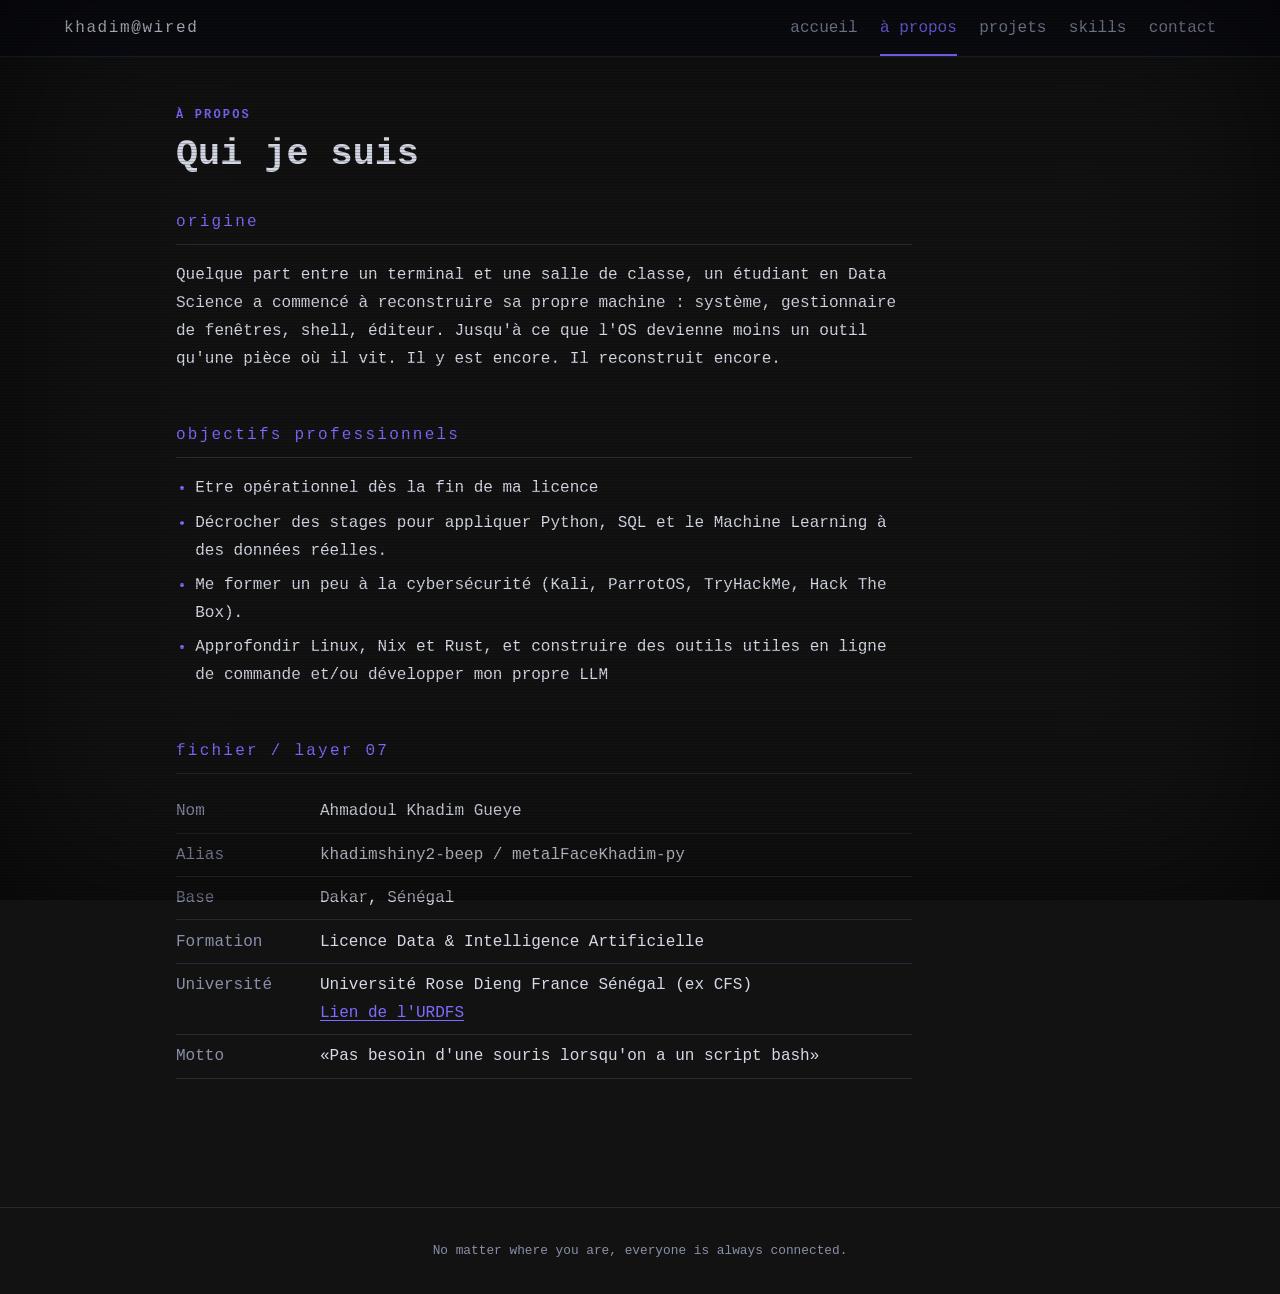
==== commit 454b31f5: "Updated portfolio again" ====
--- a/apropos.html
+++ b/apropos.html
@@ -1,30 +1,102 @@
 <!doctype html>
-<html lang="fr"><head><meta charset="utf-8">
-<meta http-equiv="Content-Security-Policy" content="default-src 'none'; script-src 'self'; style-src 'self'; img-src 'self' https://avatars.githubusercontent.com; base-uri 'none'; form-action 'none'; object-src 'none'">
-<meta name="referrer" content="no-referrer"><meta name="viewport" content="width=device-width,initial-scale=1">
-<title>À propos | Khadim</title><meta name="description" content="Portfolio de Khadim, étudiant en Data &amp; IA à Dakar.">
-<link rel="stylesheet" href="css/style.css"><script src="js/app.js" defer></script></head>
-<body><div class="crt" aria-hidden="true"></div>
-<header><a class="logo" href="index.html">khadim@wired</a><nav aria-label="Navigation"><a href="index.html">accueil</a><a href="apropos.html" aria-current=page>à propos</a><a href="projets.html">projets</a><a href="skills.html">skills</a><a href="contact.html">contact</a></nav></header>
-<main><p class="eb">À PROPOS</p><h1>Qui je suis</h1>
-<section><h2>origine</h2><p>Quelque part entre un terminal et un amphithéâtre, un étudiant a commencé à reconstruire sa propre machine : système, gestionnaire de fenêtres, shell, éditeur. Jusqu'à ce que l'OS devienne moins un outil qu'une pièce où il vit. Il y est encore. Il reconstruit encore.</p></section>
-<section><h2>objectifs professionnels</h2><ul class="goals">
-<li>Poursuivre un master en Data / IA à l'étranger après ma licence.</li>
-<li>Décrocher des stages pour appliquer Python, SQL et le machine learning à des données réelles.</li>
-<li>Me former à la cybersécurité (Kali, ParrotOS, TryHackMe, Hack The Box).</li>
-<li>Approfondir Linux, Nix et Rust, et construire des outils utiles en ligne de commande.</li></ul></section>
-<section><h2>fichier / layer 07</h2><table>
-<tr><th scope="row">Nom</th><td>Khadim (Ahmadoul Khadim Gueye)</td></tr>
-<tr><th scope="row">Alias</th><td>khadimshiny2-beep / metalFaceKhadim-py</td></tr>
-<tr><th scope="row">Base</th><td>Dakar, Sénégal</td></tr>
-<tr><th scope="row">Formation</th><td>Licence Data &amp; Intelligence Artificielle</td></tr>
-<tr><th scope="row">Pouvoir</th><td>Déboguer en fixant le mur en silence, toujours prêt à apprendre</td></tr>
-<tr><th scope="row">Faiblesse</th><td>Erreurs de décalage d'un, dotfiles, terriers de lapin à 3 h du matin</td></tr>
-<tr><th scope="row">Acolyte</th><td>Une config NixOS jamais tout à fait « finie »</td></tr>
-<tr><th scope="row">Mantra</th><td>« just one more rice before I sleep »</td></tr></table>
-<h3>entités dans le wired</h3><table class="threat">
-<tr><td>Le conflit de merge</td><td>▓▓▓▓░</td><td>contenu, de justesse</td></tr>
-<tr><td>Segfault à 2 h du matin</td><td>▓▓▓▓▓</td><td>invaincu</td></tr>
-<tr><td>La date limite des bourses</td><td>▓▓▓▓▓</td><td>approche</td></tr>
-<tr><td>Le terrier de l'informatique</td><td>▓▓▓▓▓▓▓▓▓</td><td>sans fond</td></tr></table></section></main>
-<footer>No matter where you are, everyone is always connected.</footer></body></html>+<html lang="fr">
+  <head>
+    <meta charset="utf-8" />
+    <meta
+      http-equiv="Content-Security-Policy"
+      content="default-src 'none'; script-src 'self'; style-src 'self'; img-src 'self' https://avatars.githubusercontent.com; base-uri 'none'; form-action 'none'; object-src 'none'"
+    />
+    <meta name="referrer" content="no-referrer" />
+    <meta name="viewport" content="width=device-width,initial-scale=1" />
+    <title>À propos | Khadim</title>
+    <meta
+      name="description"
+      content="Portfolio de Khadim, étudiant en Data &amp; IA à Dakar."
+    />
+    <link rel="stylesheet" href="css/style.css" />
+    <script src="js/app.js" defer></script>
+  </head>
+  <body>
+    <div class="crt" aria-hidden="true"></div>
+    <header>
+      <a class="logo" href="index.html">khadim@wired</a>
+      <nav aria-label="Navigation">
+        <a href="index.html">accueil</a
+        ><a href="apropos.html" aria-current="page">à propos</a
+        ><a href="projets.html">projets</a><a href="skills.html">skills</a
+        ><a href="contact.html">contact</a>
+      </nav>
+    </header>
+    <main>
+      <p class="eb">À PROPOS</p>
+      <h1>Qui je suis</h1>
+      <section>
+        <h2>origine</h2>
+        <p>
+          Quelque part entre un terminal et une salle de classe, un étudiant en
+          Data Science a commencé à reconstruire sa propre machine : système,
+          gestionnaire de fenêtres, shell, éditeur. Jusqu'à ce que l'OS devienne
+          moins un outil qu'une pièce où il vit. Il y est encore. Il reconstruit
+          encore.
+        </p>
+      </section>
+      <section>
+        <h2>objectifs professionnels</h2>
+        <ul class="goals">
+          <li>
+            Etre opérationnel dès la fin de ma licence
+          </li>
+          <li>
+            Décrocher des stages pour appliquer Python, SQL et le Machine
+            Learning à des données réelles.
+          </li>
+          <li>
+            Me former un peu à la cybersécurité (Kali, ParrotOS, TryHackMe, Hack The
+            Box).
+          </li>
+          <li>
+            Approfondir Linux, Nix et Rust, et construire des outils utiles en
+            ligne de commande et/ou développer mon propre LLM
+          </li>
+        </ul>
+      </section>
+      <section>
+        <h2>fichier / layer 07</h2>
+        <table>
+          <tr>
+            <th scope="row">Nom</th>
+            <td>Ahmadoul Khadim Gueye</td>
+          </tr>
+          <tr>
+            <th scope="row">Alias</th>
+            <td>khadimshiny2-beep / metalFaceKhadim-py</td>
+          </tr>
+          <tr>
+            <th scope="row">Base</th>
+            <td>Dakar, Sénégal</td>
+          </tr>
+          <tr>
+            <th scope="row">Formation</th>
+            <td>Licence Data &amp; Intelligence Artificielle</td>
+          </tr>
+          <tr>
+            <th scope="row">Université</th>
+            <td>
+                Université Rose Dieng France Sénégal (ex CFS) <br>
+                <a
+              href="https://recrutement.urdfs.sn/"
+              target="_blank"
+              rel="noopener noreferrer"
+              >Lien de l'URDFS</a>
+            </td>
+          </tr>
+          <tr>
+            <th scope="row">Motto</th>
+            <td>«Pas besoin d'une souris lorsqu'on a un script bash»</td>
+          </tr>
+        </table>
+      </section>
+    </main>
+    <footer>No matter where you are, everyone is always connected.</footer>
+  </body>
+</html>
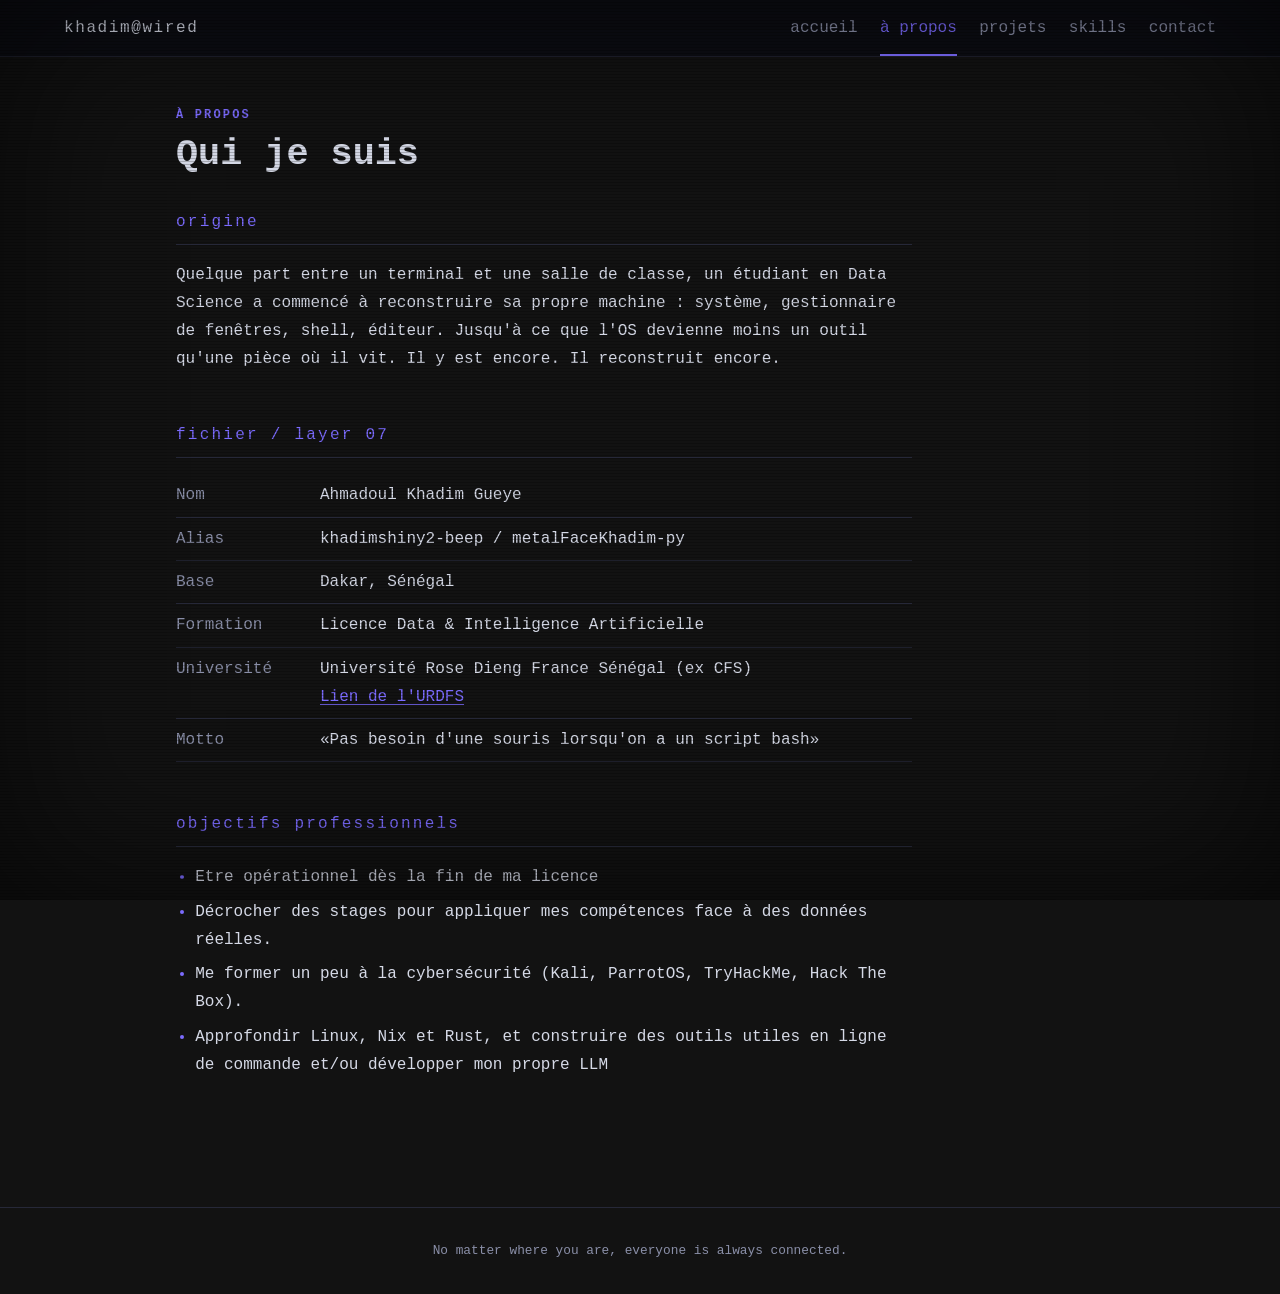
==== commit b2ba599c: "Updated portfolio again" ====
--- a/apropos.html
+++ b/apropos.html
@@ -40,27 +40,7 @@
           encore.
         </p>
       </section>
-      <section>
-        <h2>objectifs professionnels</h2>
-        <ul class="goals">
-          <li>
-            Etre opérationnel dès la fin de ma licence
-          </li>
-          <li>
-            Décrocher des stages pour appliquer Python, SQL et le Machine
-            Learning à des données réelles.
-          </li>
-          <li>
-            Me former un peu à la cybersécurité (Kali, ParrotOS, TryHackMe, Hack The
-            Box).
-          </li>
-          <li>
-            Approfondir Linux, Nix et Rust, et construire des outils utiles en
-            ligne de commande et/ou développer mon propre LLM
-          </li>
-        </ul>
-      </section>
-      <section>
+            <section>
         <h2>fichier / layer 07</h2>
         <table>
           <tr>
@@ -96,6 +76,25 @@
           </tr>
         </table>
       </section>
+      <section>
+        <h2>objectifs professionnels</h2>
+        <ul class="goals">
+          <li>
+            Etre opérationnel dès la fin de ma licence
+          </li>
+          <li>
+            Décrocher des stages pour appliquer mes compétences face à des données réelles.
+          </li>
+          <li>
+            Me former un peu à la cybersécurité (Kali, ParrotOS, TryHackMe, Hack The
+            Box).
+          </li>
+          <li>
+            Approfondir Linux, Nix et Rust, et construire des outils utiles en
+            ligne de commande et/ou développer mon propre LLM
+          </li>
+        </ul>
+      </section>
     </main>
     <footer>No matter where you are, everyone is always connected.</footer>
   </body>
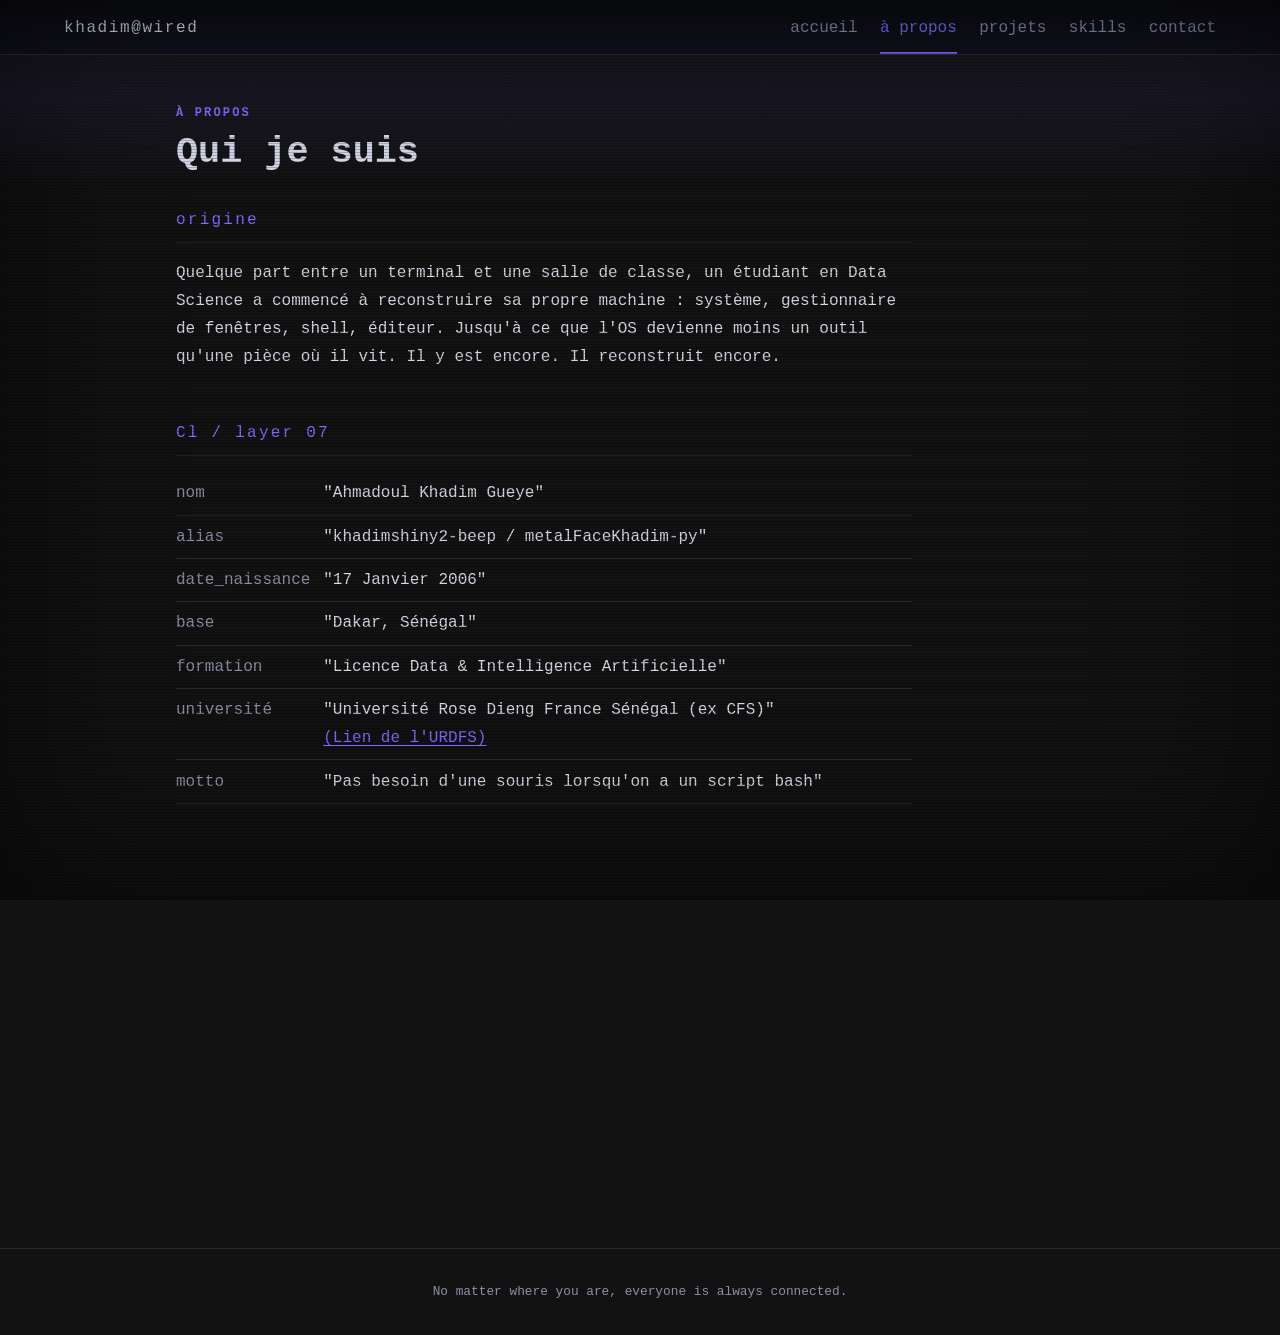
==== commit 67a68541: "Added more dynamism" ====
--- a/apropos.html
+++ b/apropos.html
@@ -11,7 +11,7 @@
     <title>À propos | Khadim</title>
     <meta
       name="description"
-      content="Portfolio de Khadim, étudiant en Data &amp; IA à Dakar."
+      content="Portfolio de Khadim, Data Analyst Junior à Dakar."
     />
     <link rel="stylesheet" href="css/style.css" />
     <script src="js/app.js" defer></script>
@@ -41,38 +41,42 @@
         </p>
       </section>
             <section>
-        <h2>fichier / layer 07</h2>
+        <h2>Cl / layer 07</h2>
         <table>
           <tr>
-            <th scope="row">Nom</th>
-            <td>Ahmadoul Khadim Gueye</td>
+            <th scope="row">nom</th>
+            <td>"Ahmadoul Khadim Gueye"</td>
           </tr>
           <tr>
-            <th scope="row">Alias</th>
-            <td>khadimshiny2-beep / metalFaceKhadim-py</td>
+            <th scope="row">alias</th>
+            <td>"khadimshiny2-beep / metalFaceKhadim-py"</td>
+          </tr>
+                    <tr>
+            <th scope="row">date_naissance</th>
+            <td>"17 Janvier 2006"</td>
           </tr>
           <tr>
-            <th scope="row">Base</th>
-            <td>Dakar, Sénégal</td>
+            <th scope="row">base</th>
+            <td>"Dakar, Sénégal"</td>
           </tr>
           <tr>
-            <th scope="row">Formation</th>
-            <td>Licence Data &amp; Intelligence Artificielle</td>
+            <th scope="row">formation</th>
+            <td>"Licence Data &amp; Intelligence Artificielle"</td>
           </tr>
           <tr>
-            <th scope="row">Université</th>
+            <th scope="row">université</th>
             <td>
-                Université Rose Dieng France Sénégal (ex CFS) <br>
+                "Université Rose Dieng France Sénégal (ex CFS)" <br>
                 <a
               href="https://recrutement.urdfs.sn/"
               target="_blank"
               rel="noopener noreferrer"
-              >Lien de l'URDFS</a>
+              >(Lien de l'URDFS)</a>
             </td>
           </tr>
           <tr>
-            <th scope="row">Motto</th>
-            <td>«Pas besoin d'une souris lorsqu'on a un script bash»</td>
+            <th scope="row">motto</th>
+            <td>"Pas besoin d'une souris lorsqu'on a un script bash"</td>
           </tr>
         </table>
       </section>
--- a/css/style.css
+++ b/css/style.css
@@ -7,6 +7,8 @@
 a:focus-visible,.btn:focus-visible,input:focus-visible,textarea:focus-visible{outline:2px solid var(--r);outline-offset:3px}
 ::selection{background:var(--r);color:#000}
 .crt{position:fixed;inset:0;pointer-events:none;z-index:50;background:repeating-linear-gradient(0deg,rgba(0,0,0,.22) 0 1px,transparent 1px 3px);box-shadow:inset 0 0 160px rgba(0,0,0,.6);animation:flick 6s infinite}
+.crt::after{content:'';position:absolute;inset:0 0 auto;height:12rem;background:linear-gradient(transparent,rgba(124,108,255,.07),transparent);animation:sweep 9s linear infinite}
+@keyframes sweep{from{transform:translateY(-12rem)}to{transform:translateY(100vh)}}
 @keyframes flick{0%,100%{opacity:1}47%{opacity:.92}48%{opacity:1}50%{opacity:.85}51%{opacity:1}}
 .boot{position:fixed;inset:0;z-index:100;display:grid;place-items:center;background:#000;color:var(--ac);letter-spacing:.5em;text-align:center;pointer-events:none;animation:boot 2.6s forwards}
 .boot p{animation:bt .5s steps(2) 4}
@@ -15,9 +17,9 @@
 header{position:sticky;top:0;z-index:20;display:flex;flex-wrap:wrap;justify-content:space-between;gap:.4rem 1.5rem;padding:.9rem clamp(1rem,5vw,4rem) 0;background:rgba(13,14,20,.9);border-bottom:1px solid var(--bd);backdrop-filter:blur(6px)}
 .logo{color:var(--fg);text-decoration:none;letter-spacing:.1em;padding-bottom:.7rem}
 nav{display:flex;flex-wrap:wrap;gap:1.4rem}
-nav a{color:var(--dim);text-decoration:none;padding-bottom:.7rem;border-bottom:2px solid transparent;transition:color .2s,border-color .2s}
-nav a:hover{color:var(--fg)}
-nav a[aria-current]{color:var(--ac);border-color:var(--ac)}
+nav a{color:var(--dim);text-decoration:none;padding-bottom:.7rem;background:linear-gradient(var(--ac),var(--ac)) no-repeat left bottom/0 2px;transition:color .2s,background-size .25s}
+nav a:hover{color:var(--fg);background-size:100% 2px}
+nav a[aria-current]{color:var(--ac);background-size:100% 2px}
 main{max-width:64rem;margin:auto;padding:3rem clamp(1rem,5vw,3rem) 1rem}
 .eb{color:var(--ac);font-size:.75rem;font-weight:700;letter-spacing:.18em}
 h1{font-size:clamp(1.6rem,4vw,2.3rem);margin:.4rem 0 2rem;line-height:1.2}
@@ -40,10 +42,12 @@
 .cur{display:inline-block;width:.6em;height:1.1em;margin-left:2px;background:var(--ac);vertical-align:text-bottom;animation:blink 1s steps(1) infinite}
 @keyframes blink{50%{opacity:0}}
 .lead{max-width:34rem;margin-bottom:2rem}
-.btn{display:inline-block;padding:.65rem 1.3rem;border:1px solid var(--ac);border-radius:8px;background:transparent;color:var(--ac);font:inherit;text-decoration:none;cursor:pointer;transition:background .2s,color .2s,box-shadow .2s}
-.btn:hover{background:var(--ac);color:#fff;box-shadow:0 0 24px rgba(124,108,255,.5)}
+.btn{display:inline-block;padding:.65rem 1.3rem;border:1px solid var(--ac);border-radius:8px;background:transparent;color:var(--ac);font:inherit;text-decoration:none;cursor:pointer;transition:background .2s,color .2s,box-shadow .2s,transform .15s}
+.btn:hover{background:var(--ac);color:#fff;box-shadow:0 0 24px rgba(124,108,255,.5);transform:translateY(-2px)}
+.btn:active{transform:translateY(1px) scale(.98)}
 .btn.alt{border-color:var(--bd);color:var(--dim)}
-.hero-art{position:relative;flex:0 1 22rem;display:grid;place-items:center}
+.hero-art{position:relative;flex:0 1 22rem;display:grid;place-items:center;animation:float 7s ease-in-out infinite}
+@keyframes float{50%{transform:translateY(-10px)}}
 .eye{width:min(20rem,70vw);fill:none;stroke:var(--ac);stroke-width:.8;filter:drop-shadow(0 0 8px rgba(124,108,255,.5))}
 .eye .ring{stroke-dasharray:3 6;transform-origin:60px 60px;animation:spin 30s linear infinite}
 .eye .pupil{fill:var(--r);stroke:none;transform-origin:60px 60px;animation:look 6s ease-in-out infinite}
@@ -57,14 +61,16 @@
 .threat td:nth-child(2){color:var(--r);letter-spacing:.1em;white-space:nowrap}
 .threat td:last-child{color:var(--dim)}
 .grid{display:grid;grid-template-columns:repeat(auto-fill,minmax(17rem,1fr));gap:1rem;margin-bottom:1.5rem}
-.card{display:flex;flex-direction:column;gap:.5rem;padding:1.1rem;border:1px solid var(--bd);border-radius:12px;background:var(--p);color:var(--fg);text-decoration:none;transition:border-color .2s,transform .2s,box-shadow .2s}
-.card:hover,.card:focus-visible{border-color:var(--ac);transform:translateY(-3px);box-shadow:0 8px 24px rgba(124,108,255,.25)}
+.card{display:flex;flex-direction:column;gap:.5rem;padding:1.1rem;border:1px solid var(--bd);border-radius:12px;background:var(--p);color:var(--fg);text-decoration:none;transition:border-color .2s,transform .2s,box-shadow .2s;animation:card-in .45s ease backwards}
+.card:nth-child(2){animation-delay:.06s}.card:nth-child(3){animation-delay:.12s}.card:nth-child(4){animation-delay:.18s}.card:nth-child(5){animation-delay:.24s}.card:nth-child(6){animation-delay:.3s}
+@keyframes card-in{from{opacity:0;transform:translateY(14px)}}
+.card:hover,.card:focus-visible{border-color:var(--ac);transform:translateY(-3px);box-shadow:0 8px 24px rgba(124,108,255,.25),inset 0 1px 0 rgba(124,108,255,.5)}
 .card h3{margin:0;color:var(--ac);letter-spacing:.04em;word-break:break-word}
 .card p{color:var(--dim);font-size:.9rem;flex:1}
 .meta{display:flex;justify-content:space-between;gap:1rem;font-size:.8rem;color:var(--dim)}
 .chips{display:flex;flex-wrap:wrap;gap:.6rem;list-style:none;padding:0}
-.chips li{padding:.25rem .85rem;border:1px solid var(--bd);border-radius:999px;background:var(--p);transition:border-color .2s,color .2s}
-.chips li:hover{border-color:var(--ac);color:var(--ac)}
+.chips li{padding:.25rem .85rem;border:1px solid var(--bd);border-radius:999px;background:var(--p);transition:border-color .2s,color .2s,transform .2s}
+.chips li:hover{border-color:var(--ac);color:var(--ac);transform:translateY(-2px)}
 .cvimg{display:block;max-width:100%;margin-top:1rem;border:1px solid var(--bd);border-radius:12px}
 .two{display:grid;grid-template-columns:minmax(0,3fr) minmax(0,2fr);gap:3rem;align-items:start}
 form{display:grid;gap:1.1rem}
@@ -78,5 +84,10 @@
 .links li{display:flex;gap:1rem;padding:.7rem 0;border-bottom:1px solid var(--bd);flex-wrap:wrap}
 .links span{width:5.5rem;color:var(--dim)}
 footer{margin-top:4rem;padding:2rem 1rem;text-align:center;color:var(--dim);font-size:.8rem;border-top:1px solid var(--bd)}
+/* Entrée de page + révélation au défilement (classe .reveal posée par app.js) */
+main{animation:page-in .5s ease both}
+@keyframes page-in{from{opacity:0;transform:translateY(8px)}}
+.reveal{opacity:0;transform:translateY(20px);transition:opacity .6s ease,transform .6s cubic-bezier(.2,.7,.3,1)}
+.reveal.in{opacity:1;transform:none}
 @media(max-width:46rem){.two{grid-template-columns:1fr}.row{grid-template-columns:1fr}th{width:6.5rem}}
 @media(prefers-reduced-motion:reduce){*,::before,::after{animation:none!important;transition:none!important}.boot{display:none}html{scroll-behavior:auto}}
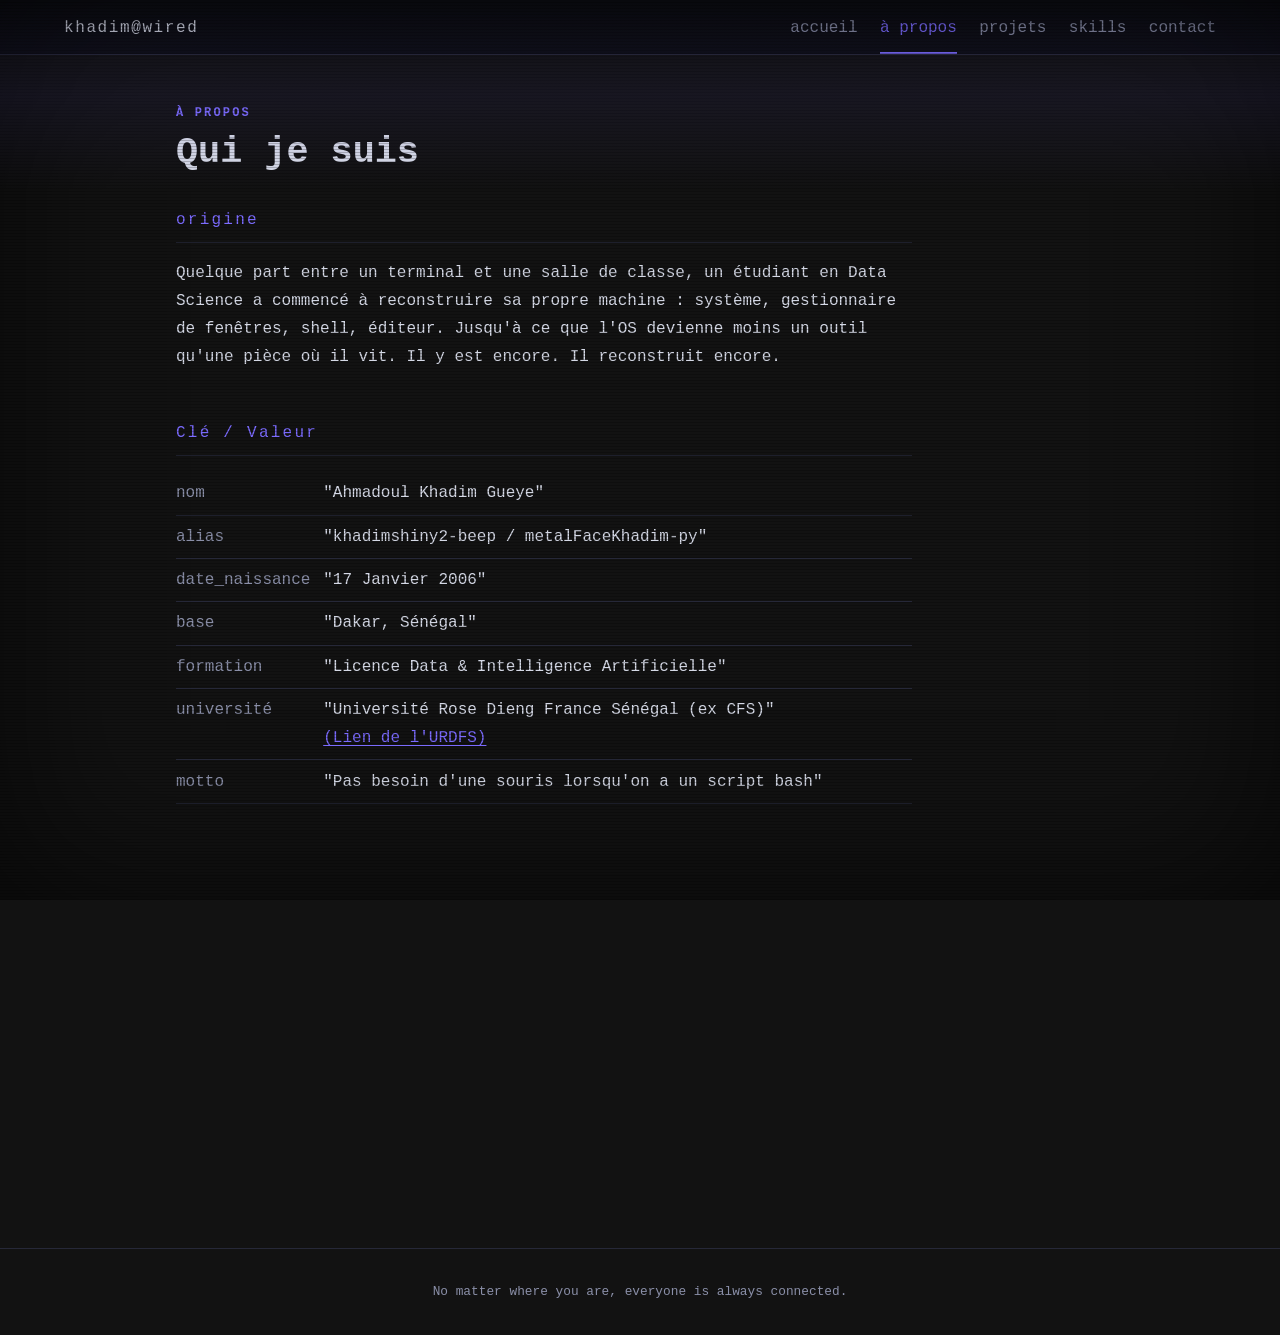
==== commit ebbfe0ec: "Corrected some errors" ====
--- a/apropos.html
+++ b/apropos.html
@@ -41,7 +41,7 @@
         </p>
       </section>
             <section>
-        <h2>Cl / layer 07</h2>
+        <h2>Clé / Valeur </h2>
         <table>
           <tr>
             <th scope="row">nom</th>
